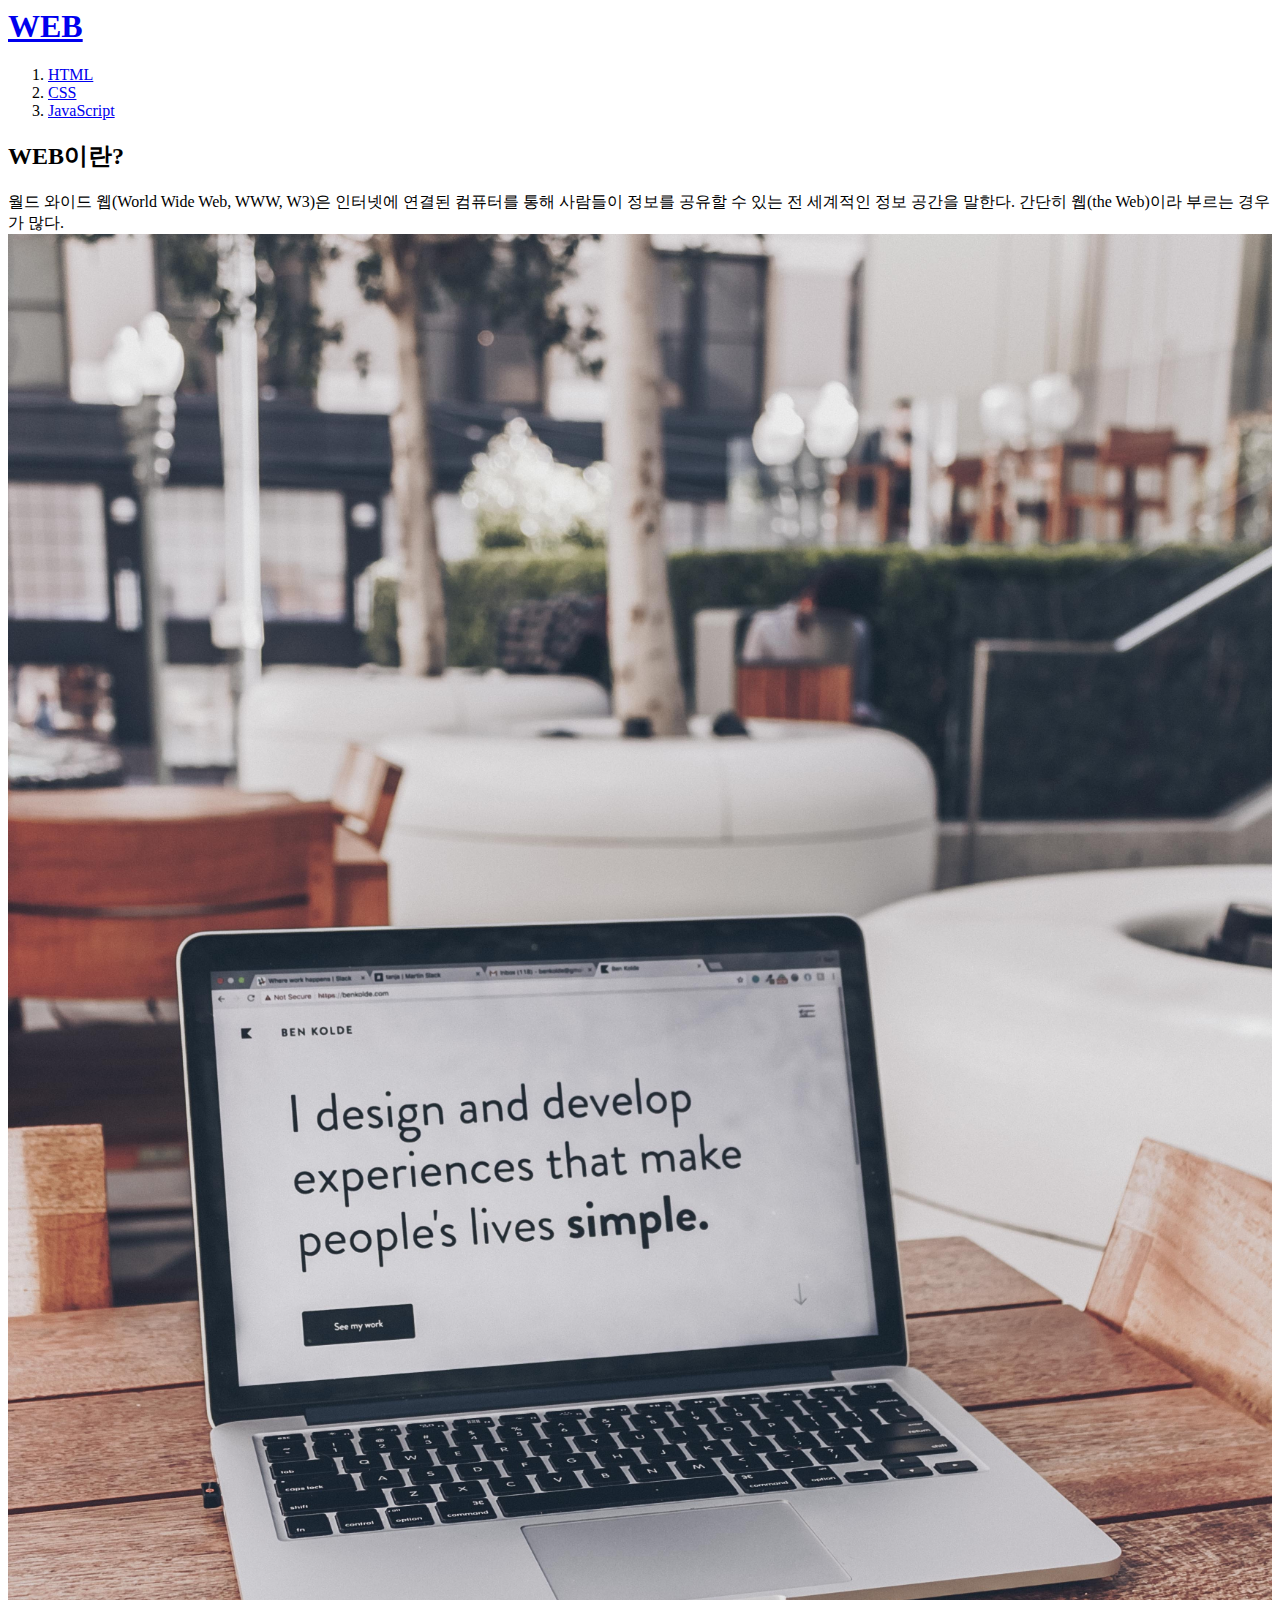
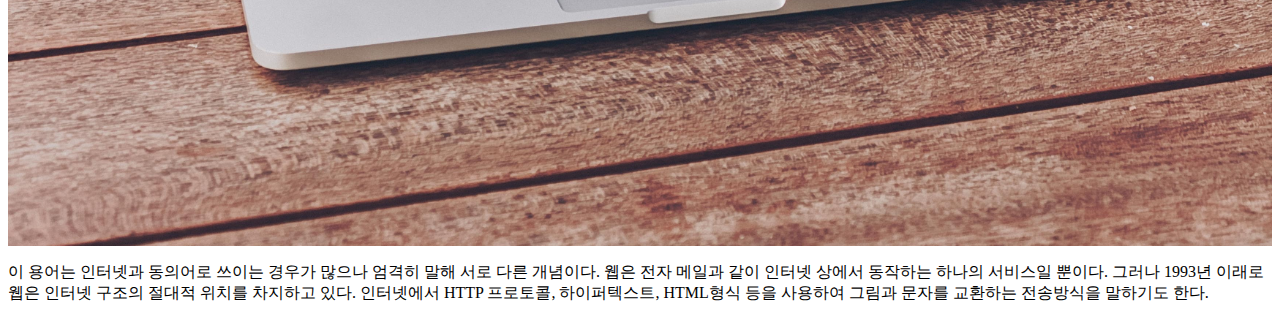
==== index.html @ c7c770e2 "Add files via upload" ====
<html>
<head>
<title>WEB</title>
</head>
<body>
    <h1><a href="index.html">WEB</a></h1>
<ol>
    <li><a href="1.html">HTML</a></li>
    <li><a href="2.html">CSS</a></li>
    <li><a href="3.html">JavaScript</a></li>
</ol>

<h2>WEB이란?</h2>

월드 와이드 웹(World Wide Web, WWW, W3)은 인터넷에 연결된 컴퓨터를 통해 사람들이 정보를 공유할 수 있는 전 세계적인 정보 공간을 말한다. 간단히 웹(the Web)이라 부르는 경우가 많다.
<img src="index.jpg" width="100%">
<p>이 용어는 인터넷과 동의어로 쓰이는 경우가 많으나 엄격히 말해 서로 다른 개념이다. 웹은 전자 메일과 같이 인터넷 상에서 동작하는 하나의 서비스일 뿐이다. 그러나 1993년 이래로 웹은 인터넷 구조의 절대적 위치를 차지하고 있다.

    인터넷에서 HTTP 프로토콜, 하이퍼텍스트, HTML형식 등을 사용하여 그림과 문자를 교환하는 전송방식을 말하기도 한다.
</p>
</body>
</html>
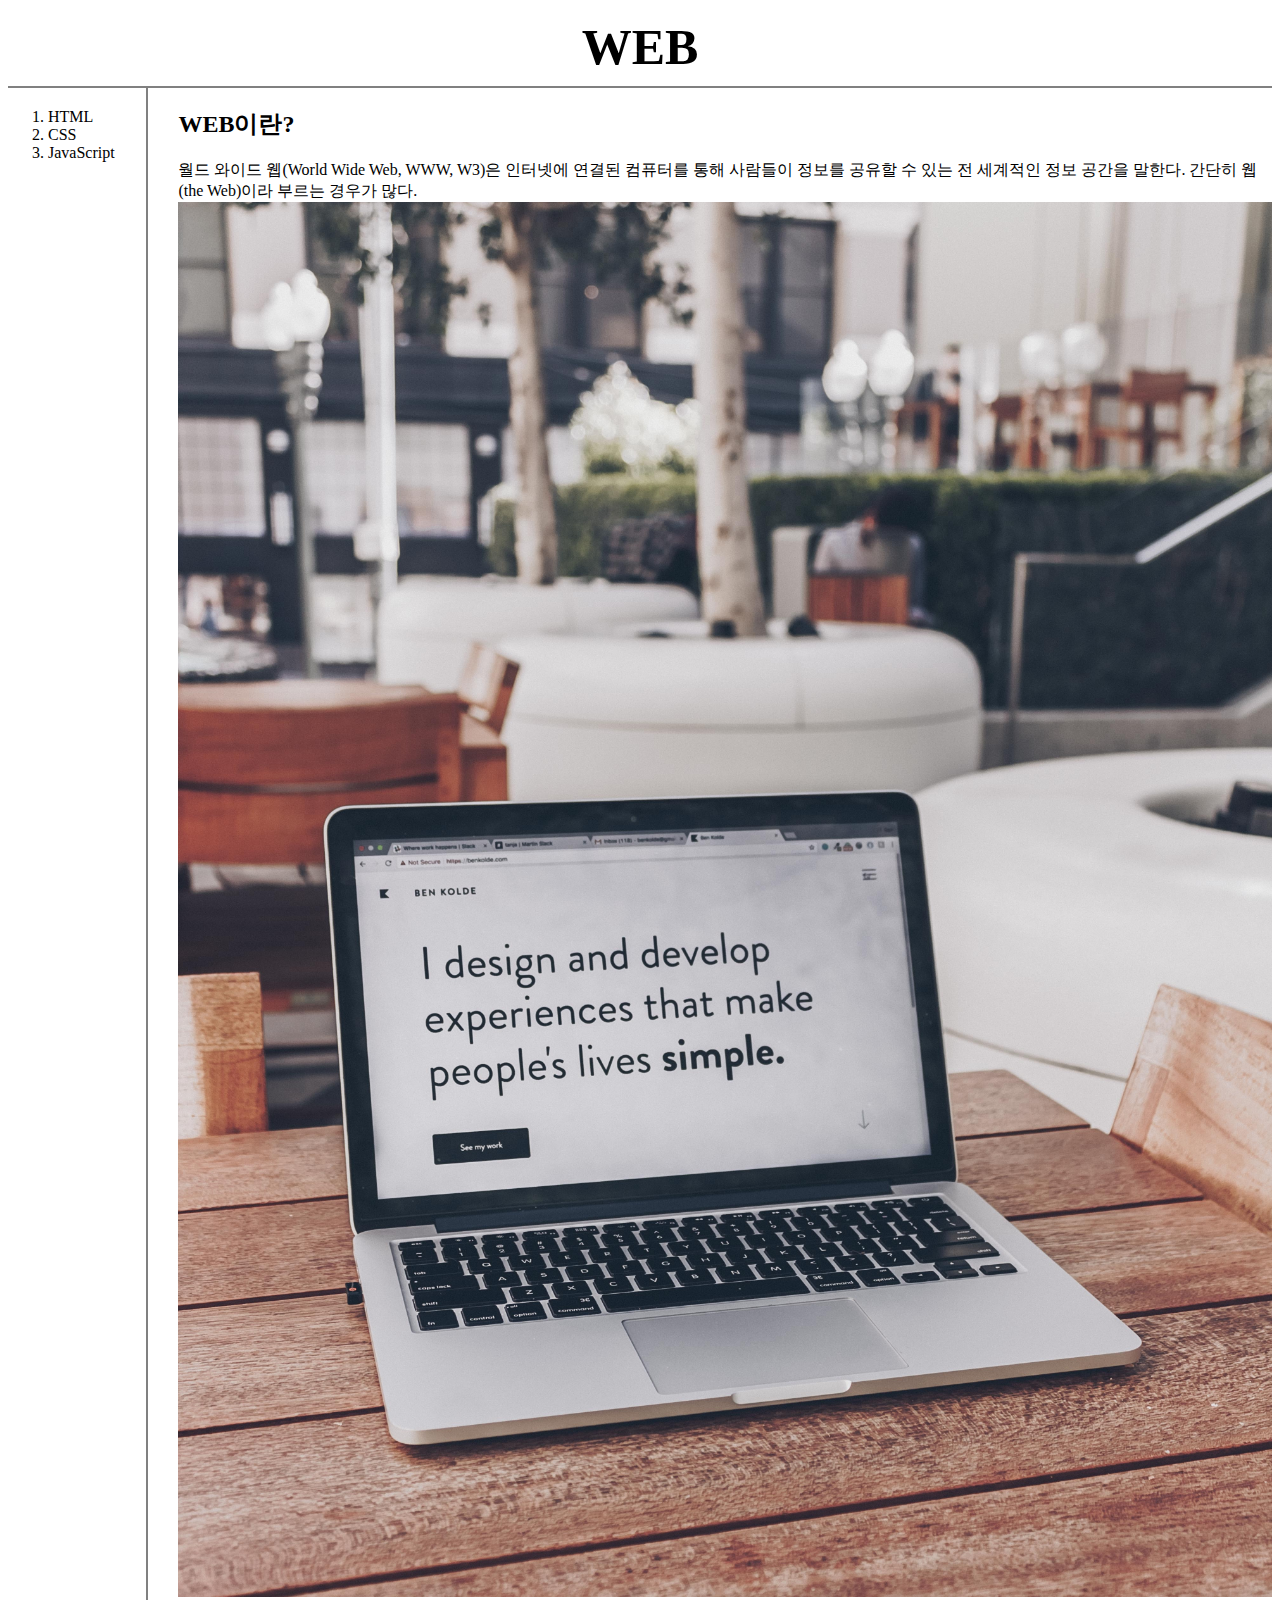
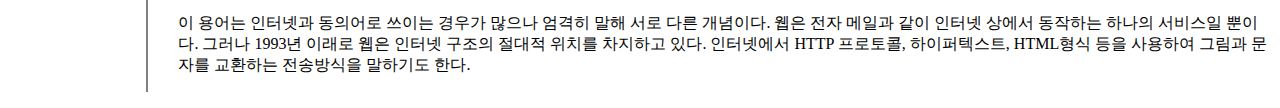
==== commit 2ca9ee3e: "2023.12.23. 첨단고 수업" ====
--- a/index.html
+++ b/index.html
@@ -1,22 +1,28 @@
 <html>
 <head>
 <title>WEB</title>
+<link rel="stylesheet" href="style.css">
 </head>
 <body>
     <h1><a href="index.html">WEB</a></h1>
-<ol>
-    <li><a href="1.html">HTML</a></li>
-    <li><a href="2.html">CSS</a></li>
-    <li><a href="3.html">JavaScript</a></li>
-</ol>
+    <div class="container">
+        <div id="item1">
+            <ol>
+                <li><a href="1.html">HTML</a></li>
+                <li><a href="2.html">CSS</a></li>
+                <li><a href="3.html">JavaScript</a></li>
+            </ol>
+        </div>
+        <div id="item2">
+            <h2>WEB이란?</h2>
 
-<h2>WEB이란?</h2>
+            월드 와이드 웹(World Wide Web, WWW, W3)은 인터넷에 연결된 컴퓨터를 통해 사람들이 정보를 공유할 수 있는 전 세계적인 정보 공간을 말한다. 간단히 웹(the Web)이라 부르는 경우가 많다.
+            <img src="index.jpg" width="100%">
+            <p>이 용어는 인터넷과 동의어로 쓰이는 경우가 많으나 엄격히 말해 서로 다른 개념이다. 웹은 전자 메일과 같이 인터넷 상에서 동작하는 하나의 서비스일 뿐이다. 그러나 1993년 이래로 웹은 인터넷 구조의 절대적 위치를 차지하고 있다.
 
-월드 와이드 웹(World Wide Web, WWW, W3)은 인터넷에 연결된 컴퓨터를 통해 사람들이 정보를 공유할 수 있는 전 세계적인 정보 공간을 말한다. 간단히 웹(the Web)이라 부르는 경우가 많다.
-<img src="index.jpg" width="100%">
-<p>이 용어는 인터넷과 동의어로 쓰이는 경우가 많으나 엄격히 말해 서로 다른 개념이다. 웹은 전자 메일과 같이 인터넷 상에서 동작하는 하나의 서비스일 뿐이다. 그러나 1993년 이래로 웹은 인터넷 구조의 절대적 위치를 차지하고 있다.
-
-    인터넷에서 HTTP 프로토콜, 하이퍼텍스트, HTML형식 등을 사용하여 그림과 문자를 교환하는 전송방식을 말하기도 한다.
+                인터넷에서 HTTP 프로토콜, 하이퍼텍스트, HTML형식 등을 사용하여 그림과 문자를 교환하는 전송방식을 말하기도 한다.
+        </div>
+    </div>
 </p>
 </body>
 </html>--- a/style.css
+++ b/style.css
@@ -0,0 +1,29 @@
+a{
+    color:black;
+    text-decoration-line: none;
+}
+h1{
+    text-align: center;
+    font-size: 50px;
+    border-bottom: solid 2px gray;
+    margin:0px;
+    padding: 10px;
+    
+}
+
+ol{
+    
+    margin: 0px;
+    padding-top: 20px;
+}
+.container{
+    display: grid;
+    grid-template-columns: 1fr 8fr;
+}
+#item2{
+    padding-left: 30px;
+}
+#item1{
+    border-right: solid 2px gray;
+    padding-right: 30px;
+}